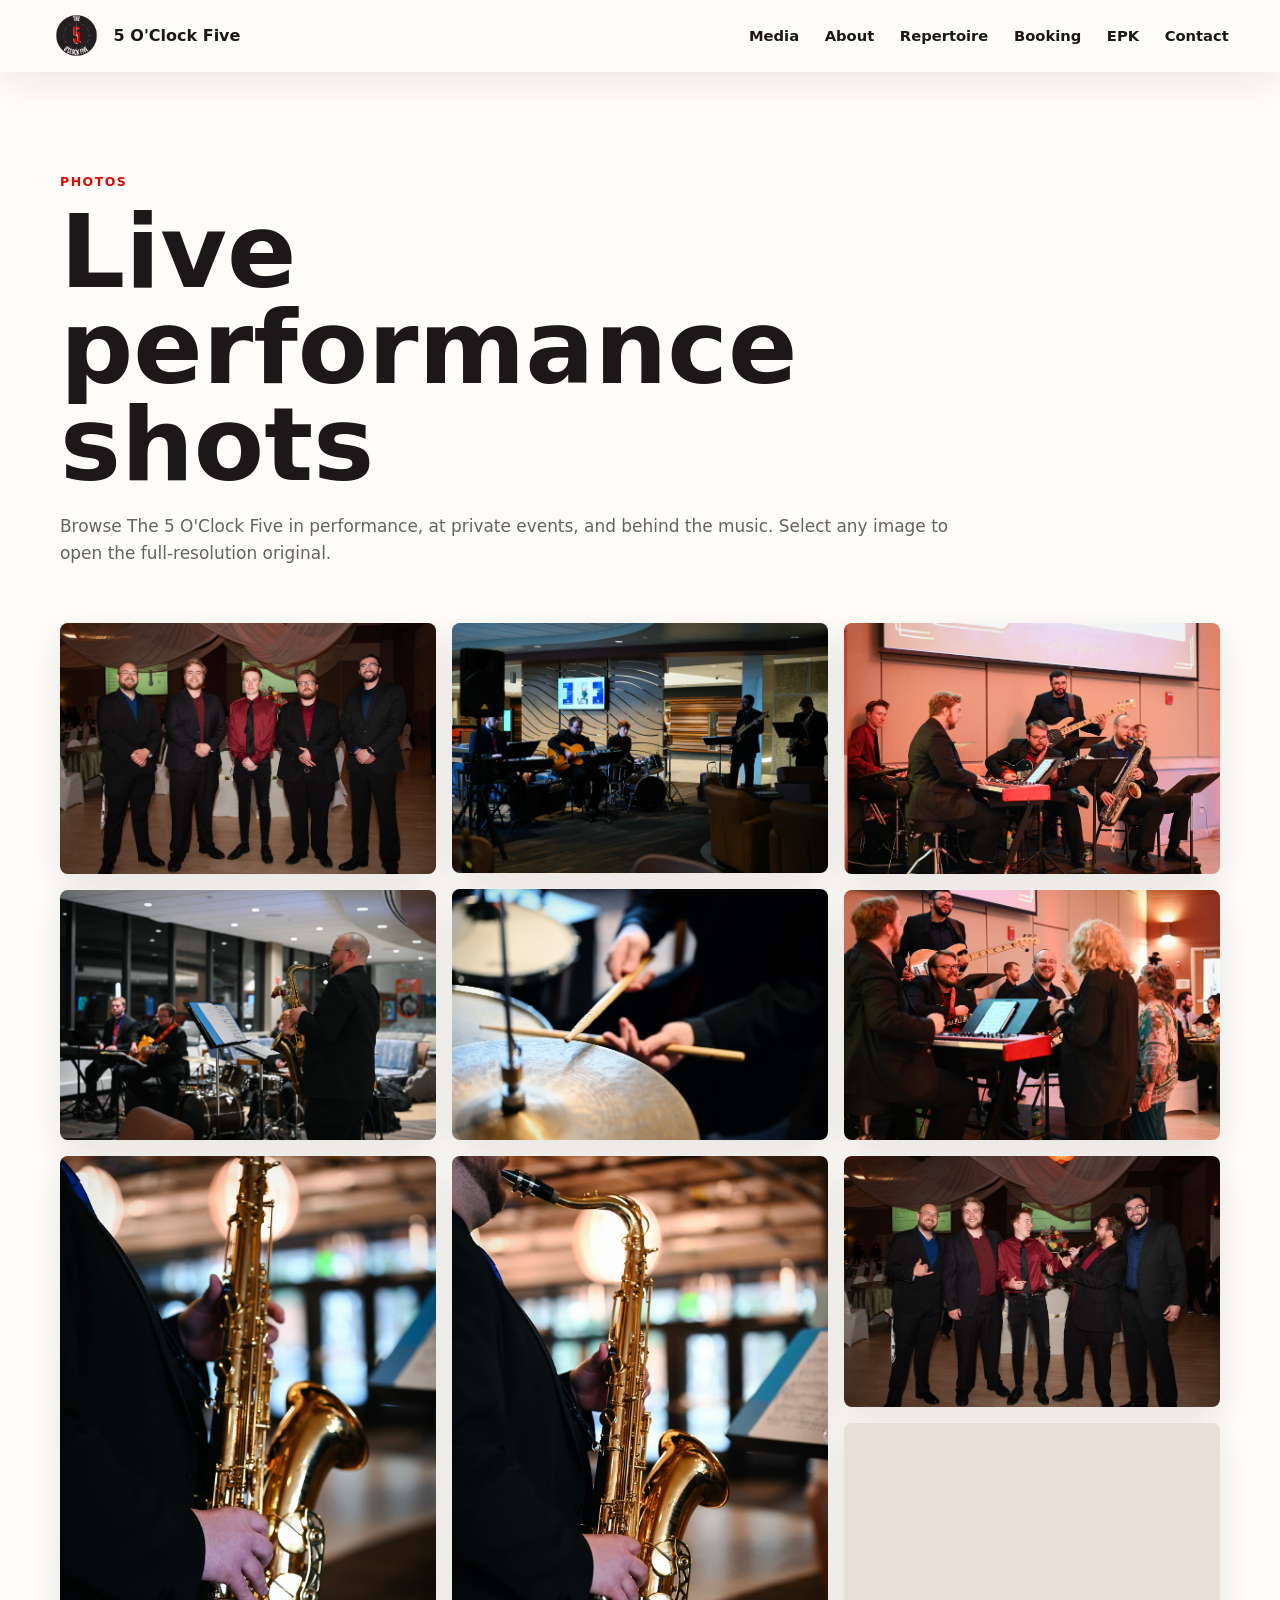
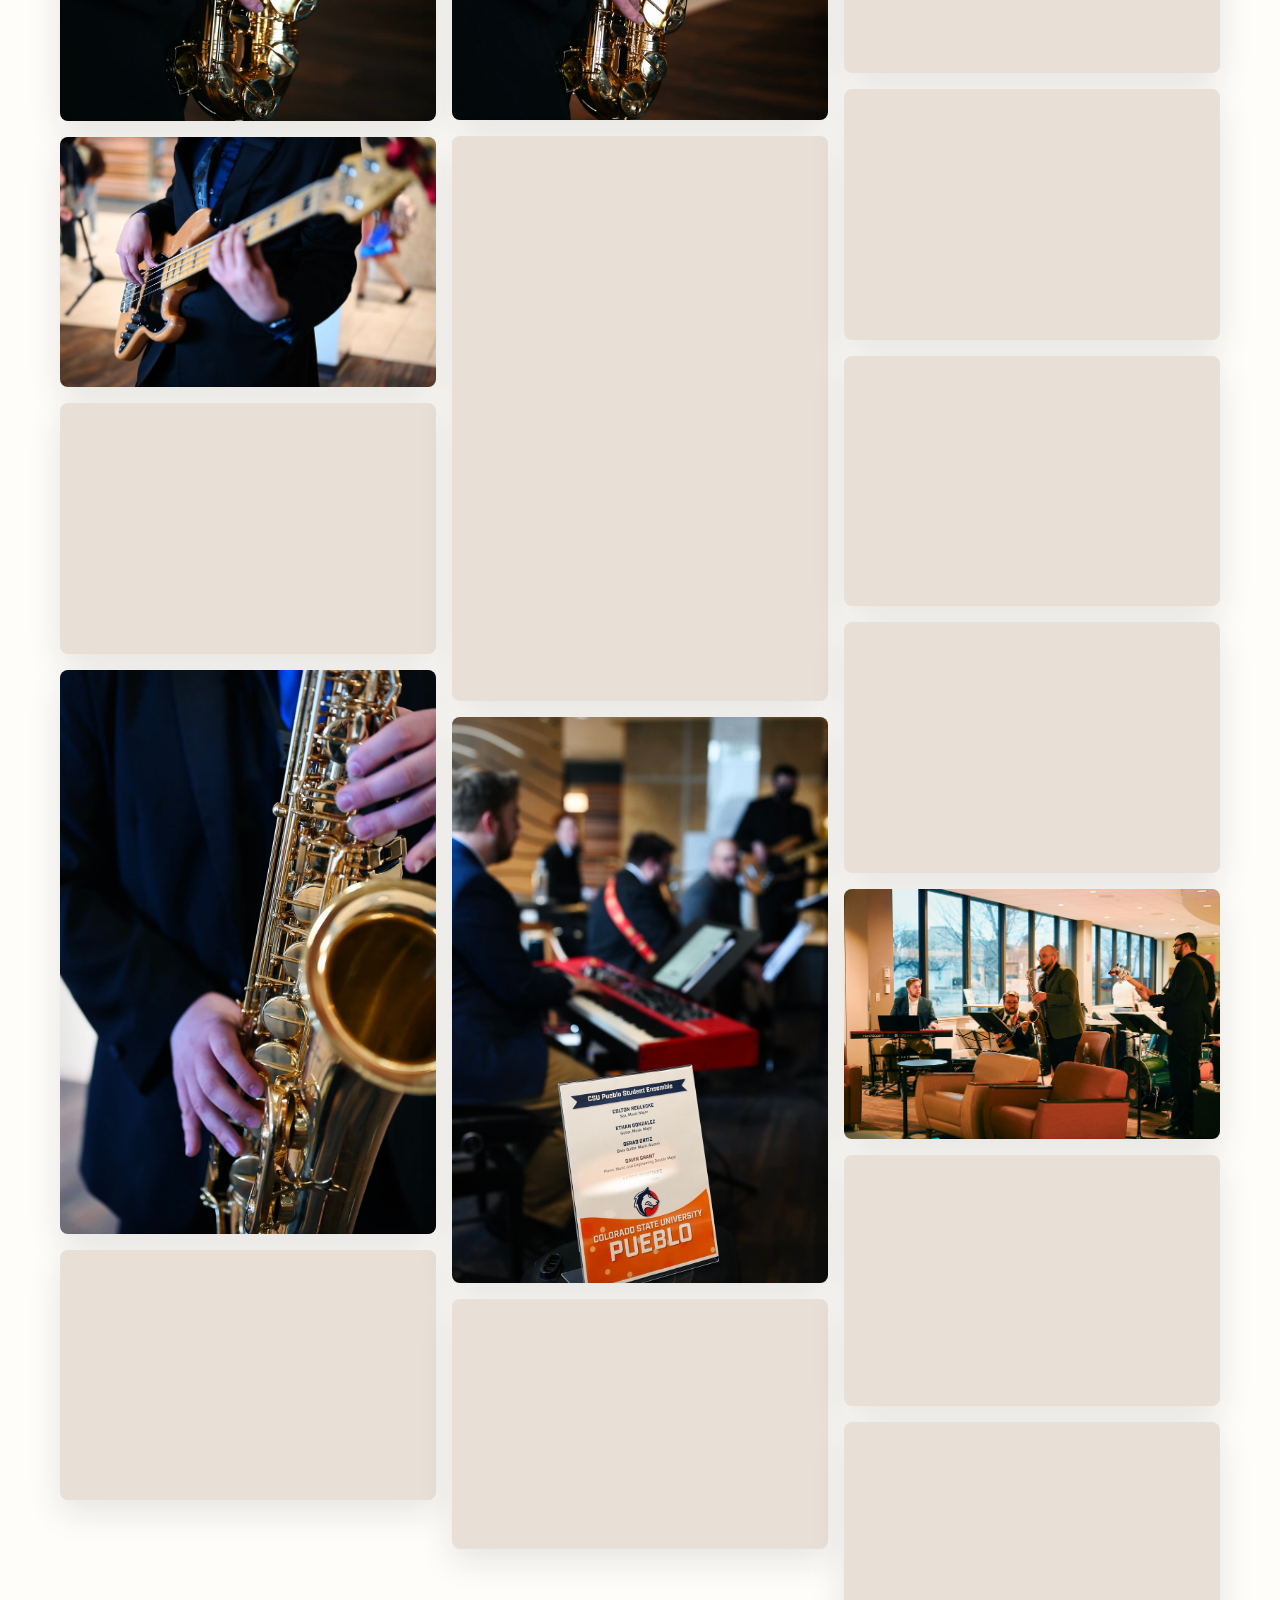
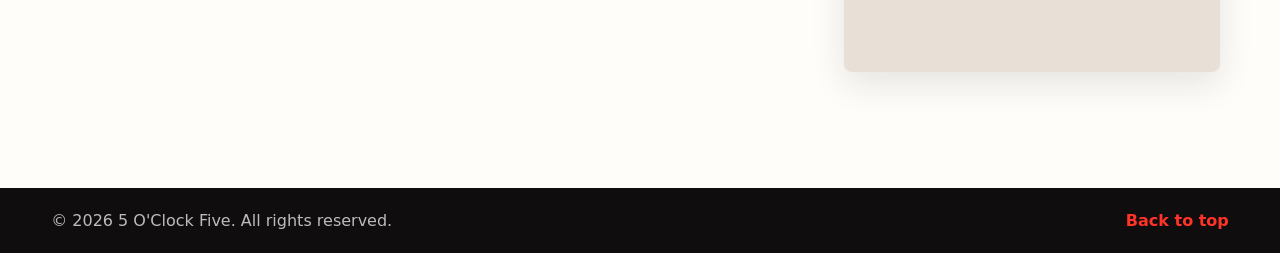
==== photos.html @ 2ec8a2db "further changes. trying to fix some issues." ====
<!DOCTYPE html>
<html lang="en">
  <head>
    <meta charset="UTF-8" />
    <meta name="viewport" content="width=device-width, initial-scale=1.0" />
    <meta
      name="description"
      content="Live performance photos of The 5 O'Clock Five, a Pueblo jazz combo serving Southern Colorado."
    />
    <title>Performance Photos | 5 O'Clock Five</title>
    <link rel="icon" type="image/png" href="content/Logo/favicon.png" />
    <link rel="stylesheet" href="style.css" />
  </head>
  <body>
    <header class="site-header site-header--solid" data-header>
      <a class="brand" href="index.html#hero" aria-label="5 O'Clock Five home">
        <img class="brand-logo" src="content/Logo/5 O'Clock Five Logo Dark.png" alt="" />
        <span>5 O'Clock Five</span>
      </a>

      <button class="nav-toggle" type="button" aria-label="Open navigation" aria-expanded="false" data-nav-toggle>
        <span></span>
        <span></span>
        <span></span>
      </button>

      <nav class="site-nav" aria-label="Primary navigation" data-nav>
        <a href="index.html#listen">Media</a>
        <a href="index.html#about">About</a>
        <a href="index.html#repertoire">Repertoire</a>
        <a href="index.html#booking">Booking</a>
        <a href="index.html#epk">EPK</a>
        <a href="index.html#contact">Contact</a>
      </nav>
    </header>

    <main>
      <section class="section photo-page-section" id="photos" aria-labelledby="photos-title">
        <div class="section-inner">
          <div class="section-heading photo-page-heading">
            <p class="eyebrow">Photos</p>
            <h1 id="photos-title">Live performance shots</h1>
            <p>
              Browse The 5 O'Clock Five in performance, at private events, and behind the music. Select any image to
              open the full-resolution original.
            </p>
          </div>

          <div class="photo-grid">
            <a class="photo-card" href="content/Performing/54535856591_a957c4e41e_o.jpg" target="_blank" rel="noreferrer">
              <img src="content/Performing/web/54535856591_a957c4e41e_o.jpg" alt="5 O'Clock Five posing together at an event" width="1600" height="1066" loading="eager" decoding="async" />
            </a>
            <a class="photo-card" href="content/Performing/53574758952_f426f7ecdb_o.jpg" target="_blank" rel="noreferrer">
              <img src="content/Performing/web/53574758952_f426f7ecdb_o.jpg" alt="Saxophone-led 5 O'Clock Five performance" width="1600" height="1066" loading="eager" decoding="async" />
            </a>
            <a class="photo-card" href="content/Performing/53574759617_7161df0e09_o.jpg" target="_blank" rel="noreferrer">
              <img src="content/Performing/web/53574759617_7161df0e09_o.jpg" alt="Close-up of a saxophone solo" width="1066" height="1600" loading="lazy" decoding="async" />
            </a>
            <a class="photo-card" href="content/Performing/53575624661_5c74083d9b_o.jpg" target="_blank" rel="noreferrer">
              <img src="content/Performing/web/53575624661_5c74083d9b_o.jpg" alt="5 O'Clock Five bassist performing" width="1600" height="1066" loading="lazy" decoding="async" />
            </a>
            <a class="photo-card" href="content/Performing/53575624701_348c6edee1_o.jpg" target="_blank" rel="noreferrer">
              <img src="content/Performing/web/53575624701_348c6edee1_o.jpg" alt="Close-up of the electric bass during a performance" width="1600" height="1066" loading="lazy" decoding="async" />
            </a>
            <a class="photo-card" href="content/Performing/53575835918_2be31fb85f_o.jpg" target="_blank" rel="noreferrer">
              <img src="content/Performing/web/53575835918_2be31fb85f_o.jpg" alt="Saxophone detail during a live set" width="1066" height="1600" loading="lazy" decoding="async" />
            </a>
            <a class="photo-card" href="content/Performing/53575951179_114c02046e_o.jpg" target="_blank" rel="noreferrer">
              <img src="content/Performing/web/53575951179_114c02046e_o.jpg" alt="5 O'Clock Five performing for a seated audience" width="1600" height="1064" loading="lazy" decoding="async" />
            </a>
            <a class="photo-card" href="content/Performing/53575951279_443654fbdf_o.jpg" target="_blank" rel="noreferrer">
              <img src="content/Performing/web/53575951279_443654fbdf_o.jpg" alt="Full band performing in an event lounge" width="1600" height="1064" loading="lazy" decoding="async" />
            </a>
            <a class="photo-card" href="content/Performing/53575951414_0804ff7fd1_o.jpg" target="_blank" rel="noreferrer">
              <img src="content/Performing/web/53575951414_0804ff7fd1_o.jpg" alt="Drummer playing during a 5 O'Clock Five set" width="1600" height="1066" loading="lazy" decoding="async" />
            </a>
            <a class="photo-card" href="content/Performing/53576067095_63b0fbc01a_o.jpg" target="_blank" rel="noreferrer">
              <img src="content/Performing/web/53576067095_63b0fbc01a_o.jpg" alt="Saxophonist performing with the band" width="1066" height="1600" loading="lazy" decoding="async" />
            </a>
            <a class="photo-card" href="content/Performing/54409294832_8b2f75031c_o.jpg" target="_blank" rel="noreferrer">
              <img src="content/Performing/web/54409294832_8b2f75031c_o.jpg" alt="Band performing beside an event program" width="1064" height="1600" loading="lazy" decoding="async" />
            </a>
            <a class="photo-card" href="content/Performing/54410167116_8e4da61912_o.jpg" target="_blank" rel="noreferrer">
              <img src="content/Performing/web/54410167116_8e4da61912_o.jpg" alt="Keyboard player and ensemble during a live event" width="1064" height="1600" loading="lazy" decoding="async" />
            </a>
            <a class="photo-card" href="content/Performing/54410346284_746d6aac4a_o.jpg" target="_blank" rel="noreferrer">
              <img src="content/Performing/web/54410346284_746d6aac4a_o.jpg" alt="5 O'Clock Five performing for event guests" width="1600" height="1066" loading="lazy" decoding="async" />
            </a>
            <a class="photo-card" href="content/Performing/54534986972_abdb69fae1_o.jpg" target="_blank" rel="noreferrer">
              <img src="content/Performing/web/54534986972_abdb69fae1_o.jpg" alt="5 O'Clock Five playing together under warm stage lighting" width="1600" height="1066" loading="lazy" decoding="async" />
            </a>
            <a class="photo-card" href="content/Performing/54536100753_01e02421b6_o.jpg" target="_blank" rel="noreferrer">
              <img src="content/Performing/web/54536100753_01e02421b6_o.jpg" alt="Band members entertaining guests at a reception" width="1600" height="1066" loading="lazy" decoding="async" />
            </a>
            <a class="photo-card" href="content/Performing/54536197010_f50c616d91_o.jpg" target="_blank" rel="noreferrer">
              <img src="content/Performing/web/54536197010_f50c616d91_o.jpg" alt="5 O'Clock Five group portrait at a reception" width="1600" height="1066" loading="lazy" decoding="async" />
            </a>
            <a class="photo-card" href="content/Performing/55179571107_7443f05a78_o.jpg" target="_blank" rel="noreferrer">
              <img src="content/Performing/web/55179571107_7443f05a78_o.jpg" alt="Band members posing with saxophone, guitar, and bass" width="1600" height="1066" loading="lazy" decoding="async" />
            </a>
            <a class="photo-card" href="content/Performing/55180863495_a6e1e23bf4_o.jpg" target="_blank" rel="noreferrer">
              <img src="content/Performing/web/55180863495_a6e1e23bf4_o.jpg" alt="Full 5 O'Clock Five ensemble performing in a bright event space" width="1600" height="1066" loading="lazy" decoding="async" />
            </a>
            <a class="photo-card" href="content/Performing/55268149696_fb38fcac0b_o.jpg" target="_blank" rel="noreferrer">
              <img src="content/Performing/web/55268149696_fb38fcac0b_o.jpg" alt="Side view of the full band performing at a reception" width="1600" height="1066" loading="lazy" decoding="async" />
            </a>
            <a class="photo-card" href="content/Performing/55268287143_649ac43a45_o.jpg" target="_blank" rel="noreferrer">
              <img src="content/Performing/web/55268287143_649ac43a45_o.jpg" alt="5 O'Clock Five performing together in a reception hall" width="1600" height="1066" loading="lazy" decoding="async" />
            </a>
            <a class="photo-card" href="content/Performing/band_photo1.jpeg" target="_blank" rel="noreferrer">
              <img src="content/Performing/web/band_photo1.jpeg" alt="5 O'Clock Five performing with sax, keys, guitar, bass, and drums" width="1600" height="1066" loading="lazy" decoding="async" />
            </a>
            <a class="photo-card" href="content/Performing/band_photo2.jpeg" target="_blank" rel="noreferrer">
              <img src="content/Performing/web/band_photo2.jpeg" alt="5 O'Clock Five playing at a formal event" width="1600" height="1066" loading="lazy" decoding="async" />
            </a>
            <a class="photo-card" href="content/Performing/band_photo3.jpeg" target="_blank" rel="noreferrer">
              <img src="content/Performing/web/band_photo3.jpeg" alt="5 O'Clock Five band portrait with instruments" width="1440" height="960" loading="lazy" decoding="async" />
            </a>
          </div>
        </div>
      </section>
    </main>

    <footer class="site-footer">
      <p>&copy; <span data-year></span> 5 O'Clock Five. All rights reserved.</p>
      <a href="#photos">Back to top</a>
    </footer>

    <script src="script.js"></script>
  </body>
</html>
---- style.css ----
:root {
  --ink: #1c1718;
  --muted: #6a605d;
  --paper: #f7f2ec;
  --white: #fffdfa;
  --line: rgba(28, 23, 24, 0.13);
  --red: #e10600;
  --red-bright: #ff3328;
  --red-dark: #970803;
  --clock-dark: #231f20;
  --stage-black: #100d0e;
  --shadow: 0 20px 60px rgba(28, 23, 24, 0.16);
  --radius: 8px;
  --header-height: 72px;
  font-family: Inter, ui-sans-serif, system-ui, -apple-system, BlinkMacSystemFont, "Segoe UI", sans-serif;
}

* {
  box-sizing: border-box;
}

html {
  scroll-behavior: smooth;
  scroll-padding-top: var(--header-height);
}

body {
  margin: 0;
  color: var(--ink);
  background: var(--paper);
  font-size: 16px;
  line-height: 1.6;
}

body.nav-open {
  overflow: hidden;
}

img {
  display: block;
  max-width: 100%;
}

a {
  color: inherit;
  text-decoration: none;
}

button,
input,
select,
textarea {
  font: inherit;
}

.site-header {
  position: fixed;
  inset: 0 0 auto;
  z-index: 30;
  display: flex;
  align-items: center;
  justify-content: space-between;
  min-height: var(--header-height);
  padding: 0 clamp(1rem, 4vw, 3.5rem);
  color: var(--white);
  background: rgba(16, 13, 14, 0.44);
  border-bottom: 1px solid rgba(255, 255, 255, 0.14);
  backdrop-filter: blur(18px);
  transition: background 180ms ease, color 180ms ease, box-shadow 180ms ease;
}

.site-header.is-scrolled {
  color: var(--ink);
  background: rgba(255, 253, 250, 0.95);
  box-shadow: 0 12px 35px rgba(28, 23, 24, 0.08);
}

.site-header--solid {
  color: var(--ink);
  background: rgba(255, 253, 250, 0.96);
  box-shadow: 0 12px 35px rgba(28, 23, 24, 0.08);
}

.brand {
  display: inline-flex;
  align-items: center;
  gap: 0.75rem;
  font-weight: 800;
  letter-spacing: 0;
  white-space: nowrap;
}

.brand-logo {
  width: 3.15rem;
  height: 3.15rem;
  object-fit: contain;
  flex: 0 0 auto;
}

.site-nav {
  display: flex;
  align-items: center;
  gap: clamp(1rem, 2vw, 1.8rem);
  font-size: 0.92rem;
  font-weight: 700;
}

.site-nav a {
  position: relative;
  padding: 0.35rem 0;
}

.site-nav a::after {
  position: absolute;
  right: 0;
  bottom: 0;
  left: 0;
  height: 2px;
  content: "";
  background: currentColor;
  transform: scaleX(0);
  transform-origin: left;
  transition: transform 180ms ease;
}

.site-nav a:hover::after,
.site-nav a:focus-visible::after,
.site-nav a.is-active::after {
  transform: scaleX(1);
}

.nav-toggle {
  display: none;
  width: 44px;
  height: 44px;
  padding: 0;
  color: currentColor;
  background: transparent;
  border: 0;
  cursor: pointer;
}

.nav-toggle span {
  display: block;
  width: 24px;
  height: 2px;
  margin: 5px auto;
  background: currentColor;
  transition: transform 180ms ease, opacity 180ms ease;
}

.nav-toggle.is-open span:nth-child(1) {
  transform: translateY(7px) rotate(45deg);
}

.nav-toggle.is-open span:nth-child(2) {
  opacity: 0;
}

.nav-toggle.is-open span:nth-child(3) {
  transform: translateY(-7px) rotate(-45deg);
}

.hero {
  position: relative;
  display: grid;
  min-height: 88svh;
  overflow: hidden;
  color: var(--white);
  isolation: isolate;
}

.hero-image,
.hero-overlay {
  position: absolute;
  inset: 0;
  width: 100%;
  height: 100%;
}

.hero-image {
  object-fit: cover;
  object-position: center;
}

.hero-overlay {
  z-index: 1;
  background:
    linear-gradient(90deg, rgba(16, 13, 14, 0.92), rgba(16, 13, 14, 0.66) 42%, rgba(16, 13, 14, 0.18)),
    linear-gradient(0deg, rgba(92, 5, 2, 0.52), rgba(16, 13, 14, 0.04) 52%);
}

.hero-content {
  position: relative;
  z-index: 2;
  align-self: end;
  width: min(840px, 100%);
  padding: calc(var(--header-height) + 5rem) clamp(1rem, 6vw, 4rem) clamp(3rem, 9vw, 6.5rem);
}

.eyebrow {
  margin: 0 0 0.85rem;
  color: var(--red);
  font-size: 0.78rem;
  font-weight: 900;
  letter-spacing: 0.12em;
  line-height: 1.3;
  text-transform: uppercase;
}

.hero .eyebrow {
  color: var(--red-bright);
}

h1,
h2,
h3,
p {
  margin-top: 0;
}

h1 {
  max-width: 12ch;
  margin-bottom: 1rem;
  font-size: clamp(4rem, 14vw, 9.5rem);
  line-height: 0.88;
  letter-spacing: 0;
}

.hero-title-the,
.hero-title-line {
  display: block;
}

.hero-title-the {
  margin-bottom: 0.18em;
  font-size: 0.28em;
  line-height: 1;
}

.hero-title-nowrap {
  white-space: nowrap;
}

h2 {
  margin-bottom: 1rem;
  font-size: clamp(2.2rem, 5vw, 4.5rem);
  line-height: 0.98;
  letter-spacing: 0;
}

h3 {
  margin-bottom: 0.65rem;
  font-size: 1.15rem;
  line-height: 1.2;
}

.hero-copy {
  max-width: 620px;
  margin-bottom: 1.65rem;
  color: rgba(255, 255, 255, 0.88);
  font-size: clamp(1.1rem, 2.3vw, 1.45rem);
}

.hero-actions,
.epk-actions {
  display: flex;
  flex-wrap: wrap;
  gap: 0.8rem;
}

.button {
  display: inline-flex;
  align-items: center;
  justify-content: center;
  min-height: 48px;
  padding: 0.8rem 1.15rem;
  border: 2px solid transparent;
  border-radius: var(--radius);
  font-weight: 900;
  line-height: 1.15;
  text-align: center;
  cursor: pointer;
  transition: transform 180ms ease, box-shadow 180ms ease, background 180ms ease;
}

.button:hover,
.button:focus-visible {
  transform: translateY(-2px);
}

.button-primary {
  color: var(--white);
  background: var(--red);
  box-shadow: 0 16px 30px rgba(225, 6, 0, 0.28);
}

.button-secondary {
  color: var(--white);
  background: rgba(255, 255, 255, 0.14);
  border-color: rgba(255, 255, 255, 0.36);
}

.button-outline {
  color: var(--clock-dark);
  background: transparent;
  border-color: rgba(35, 31, 32, 0.26);
}

.section {
  padding: clamp(4.5rem, 9vw, 8rem) clamp(1rem, 4vw, 3.5rem);
  background: var(--paper);
}

.section-light {
  background: var(--white);
}

.media-section {
  padding-block: clamp(3rem, 6vw, 5rem);
}

.media-section .section-heading {
  margin-bottom: clamp(1.5rem, 3vw, 2.25rem);
}

.section-accent {
  color: var(--white);
  background: var(--clock-dark);
}

.section-accent .eyebrow {
  color: var(--red-bright);
}

.section-inner {
  width: min(1160px, 100%);
  margin: 0 auto;
}

.section-heading {
  max-width: 760px;
  margin-bottom: clamp(2rem, 5vw, 3.5rem);
}

.section-heading p:not(.eyebrow),
.copy-stack,
.booking-copy p,
.contact-layout p {
  color: var(--muted);
  font-size: 1.06rem;
}

.section-accent .section-heading p:not(.eyebrow),
.section-accent .info-card p {
  color: rgba(255, 255, 255, 0.76);
}

.media-grid {
  display: grid;
  grid-template-columns: minmax(0, 1.55fr) minmax(280px, 0.65fr);
  gap: 1.25rem;
  align-items: stretch;
}

.media-feature {
  margin: 0;
}

.media-photo-link {
  position: relative;
  display: block;
  min-height: 100%;
  overflow: hidden;
  border-radius: var(--radius);
  box-shadow: var(--shadow);
}

.media-photo-link img {
  width: 100%;
  height: 100%;
  min-height: 320px;
  max-height: 320px;
  object-fit: cover;
  transition: transform 260ms ease;
}

.media-photo-link:hover img,
.media-photo-link:focus-visible img {
  transform: scale(1.025);
}

.media-badge {
  position: absolute;
  right: 1rem;
  bottom: 1rem;
  padding: 0.55rem 0.75rem;
  color: var(--white);
  background: var(--red);
  border-radius: var(--radius);
  font-size: 0.78rem;
  font-weight: 900;
  letter-spacing: 0.08em;
  text-transform: uppercase;
  box-shadow: 0 14px 30px rgba(0, 0, 0, 0.28);
}

.listen-links {
  display: grid;
  gap: 1rem;
}

.listen-links a,
.info-card,
.song-list,
.set-options,
.booking-form,
.contact-card {
  border: 1px solid var(--line);
  border-radius: var(--radius);
  background: var(--white);
}

.listen-links a {
  display: grid;
  align-content: center;
  min-height: 96px;
  padding: 1rem 1.25rem;
  transition: border-color 180ms ease, transform 180ms ease;
}

.listen-links a:hover,
.listen-links a:focus-visible {
  border-color: rgba(225, 6, 0, 0.45);
  transform: translateY(-2px);
}

.listen-links span {
  color: var(--red);
  font-size: 0.8rem;
  font-weight: 900;
  text-transform: uppercase;
}

.listen-links strong {
  font-size: 1.4rem;
  line-height: 1.1;
}

.split-layout,
.booking-layout,
.contact-layout,
.epk-layout {
  display: grid;
  grid-template-columns: minmax(0, 0.85fr) minmax(0, 1.15fr);
  gap: clamp(2rem, 7vw, 5rem);
  align-items: start;
}

.copy-stack {
  display: grid;
  gap: 1rem;
}

.copy-stack p {
  margin-bottom: 0;
}

.copy-stack strong {
  color: var(--ink);
}

.card-grid {
  display: grid;
  grid-template-columns: repeat(4, minmax(0, 1fr));
  gap: 1rem;
}

.info-card {
  min-height: 220px;
  padding: 1.35rem;
  color: var(--white);
  background: rgba(255, 255, 255, 0.075);
  border-color: rgba(255, 255, 255, 0.16);
}

.repertoire-layout {
  display: grid;
  grid-template-columns: minmax(0, 1fr) minmax(280px, 0.45fr);
  gap: 1.25rem;
}

.song-list,
.set-options {
  padding: clamp(1.25rem, 3vw, 2rem);
}

.song-list ul,
.booking-notes {
  display: grid;
  gap: 0.7rem;
  padding: 0;
  margin: 0;
  list-style: none;
}

.song-list li,
.booking-notes li {
  position: relative;
  padding-left: 1.6rem;
}

.song-list li::before,
.booking-notes li::before {
  position: absolute;
  top: 0.65em;
  left: 0;
  width: 0.55rem;
  height: 0.55rem;
  content: "";
  background: var(--red);
  border-radius: 50%;
}

.set-options {
  display: grid;
  gap: 1rem;
}

.stat-row {
  display: grid;
  grid-template-columns: 90px 1fr;
  gap: 1rem;
  align-items: center;
  padding-bottom: 1rem;
  border-bottom: 1px solid var(--line);
}

.stat-row:last-child {
  padding-bottom: 0;
  border-bottom: 0;
}

.stat-row span {
  color: var(--red);
  font-size: 1.45rem;
  font-weight: 900;
}

.stat-row p {
  margin-bottom: 0;
  color: var(--muted);
}

.booking-section {
  color: var(--white);
  background:
    linear-gradient(90deg, rgba(16, 13, 14, 0.9), rgba(72, 5, 3, 0.78)),
    linear-gradient(rgba(16, 13, 14, 0.7), rgba(16, 13, 14, 0.7)),
    url("content/Performing/band_photo2.jpeg") center/cover;
}

.booking-section .eyebrow,
.contact-section .eyebrow {
  color: var(--red-bright);
}

.booking-copy p,
.booking-notes {
  color: rgba(255, 255, 255, 0.78);
}

.booking-notes {
  margin-top: 1.5rem;
}

.booking-notes li::before {
  background: var(--red-bright);
}

.booking-form {
  display: grid;
  grid-template-columns: repeat(2, minmax(0, 1fr));
  gap: 1rem;
  padding: clamp(1.25rem, 3vw, 2rem);
  color: var(--ink);
  box-shadow: var(--shadow);
}

.booking-form label {
  display: grid;
  gap: 0.45rem;
  color: var(--ink);
  font-size: 0.9rem;
  font-weight: 900;
}

.booking-form input,
.booking-form select,
.booking-form textarea {
  width: 100%;
  padding: 0.8rem 0.85rem;
  color: var(--ink);
  background: #fbf7f1;
  border: 1px solid rgba(28, 23, 24, 0.16);
  border-radius: var(--radius);
  outline: none;
  transition: border-color 180ms ease, box-shadow 180ms ease;
}

.booking-form input:focus,
.booking-form select:focus,
.booking-form textarea:focus {
  border-color: var(--red);
  box-shadow: 0 0 0 4px rgba(225, 6, 0, 0.14);
}

.booking-form textarea {
  resize: vertical;
}

.full-field {
  grid-column: 1 / -1;
}

.form-status {
  min-height: 1.4rem;
  margin: 0;
  color: var(--red-dark);
  font-weight: 800;
}

.epk-layout {
  align-items: center;
}

.epk-actions {
  justify-content: flex-start;
}

.epk-brand-kit {
  display: grid;
  gap: 1.2rem;
  justify-items: start;
}

.epk-brand-kit img {
  width: min(220px, 52vw);
  height: auto;
  filter: drop-shadow(0 18px 24px rgba(28, 23, 24, 0.12));
}

.photo-grid {
  column-count: 3;
  column-gap: 1rem;
}

.photo-page-section {
  padding-top: calc(var(--header-height) + clamp(3.5rem, 8vw, 7rem));
  background: var(--white);
}

.photo-page-heading {
  max-width: 900px;
}

.photo-page-heading h1 {
  max-width: 13ch;
  margin-bottom: 1.25rem;
  font-size: clamp(3.25rem, 8vw, 6.75rem);
  line-height: 0.94;
}

.photo-card {
  position: relative;
  display: block;
  margin-bottom: 1rem;
  overflow: hidden;
  break-inside: avoid;
  background: #e8e0d7;
  border-radius: var(--radius);
  box-shadow: 0 12px 34px rgba(28, 23, 24, 0.11);
}

.photo-card::after {
  position: absolute;
  right: 0.8rem;
  bottom: 0.8rem;
  padding: 0.45rem 0.65rem;
  color: var(--white);
  content: "View full size";
  background: rgba(16, 13, 14, 0.82);
  border-radius: calc(var(--radius) - 2px);
  font-size: 0.72rem;
  font-weight: 900;
  letter-spacing: 0.05em;
  opacity: 0;
  transform: translateY(6px);
  transition: opacity 180ms ease, transform 180ms ease;
}

.photo-card img {
  width: 100%;
  height: auto;
  transition: transform 260ms ease;
}

.photo-card:hover img,
.photo-card:focus-visible img {
  transform: scale(1.018);
}

.photo-card:hover::after,
.photo-card:focus-visible::after {
  opacity: 1;
  transform: translateY(0);
}

.photo-card:focus-visible {
  outline: 3px solid var(--red);
  outline-offset: 3px;
}

.contact-section {
  color: var(--white);
  background: linear-gradient(135deg, var(--stage-black), var(--clock-dark) 70%, #4d0503);
}

.contact-layout p {
  color: rgba(255, 255, 255, 0.72);
}

.contact-card {
  display: grid;
  gap: 0.85rem;
  padding: clamp(1.25rem, 3vw, 2rem);
  font-style: normal;
  background: rgba(255, 255, 255, 0.075);
  border-color: rgba(255, 255, 255, 0.16);
}

.contact-card a {
  display: flex;
  align-items: center;
  min-height: 44px;
  color: var(--white);
  border-bottom: 1px solid rgba(255, 255, 255, 0.18);
}

.contact-card a:last-child {
  border-bottom: 0;
}

.site-footer {
  display: flex;
  flex-wrap: wrap;
  gap: 1rem;
  align-items: center;
  justify-content: space-between;
  padding: 1.25rem clamp(1rem, 4vw, 3.5rem);
  color: rgba(255, 255, 255, 0.72);
  background: var(--stage-black);
}

.site-footer p {
  margin: 0;
}

.site-footer a {
  color: var(--red-bright);
  font-weight: 800;
}

.sr-only {
  position: absolute;
  width: 1px;
  height: 1px;
  padding: 0;
  margin: -1px;
  overflow: hidden;
  clip: rect(0, 0, 0, 0);
  white-space: nowrap;
  border: 0;
}

@media (max-width: 980px) {
  .site-nav {
    gap: 0.9rem;
    font-size: 0.86rem;
  }

  .media-grid,
  .split-layout,
  .booking-layout,
  .contact-layout,
  .epk-layout,
  .repertoire-layout {
    grid-template-columns: 1fr;
  }

  .card-grid {
    grid-template-columns: repeat(2, minmax(0, 1fr));
  }

  .photo-grid {
    column-count: 2;
  }
}

@media (max-width: 760px) {
  :root {
    --header-height: 64px;
  }

  .site-header {
    padding-inline: 1rem;
    backdrop-filter: none;
  }

  .nav-toggle {
    position: relative;
    z-index: 41;
    display: block;
  }

  .site-nav {
    position: fixed;
    inset: 0;
    z-index: 40;
    display: grid;
    align-content: center;
    justify-items: start;
    gap: 1.35rem;
    padding: 6rem 1.5rem 2rem;
    color: var(--white);
    font-size: clamp(1.8rem, 9vw, 3.6rem);
    line-height: 1;
    background: rgba(23, 23, 23, 0.96);
    transform: translateX(100%);
    transition: transform 220ms ease;
  }

  .site-nav.is-open {
    transform: translateX(0);
  }

  .site-header.is-scrolled .site-nav {
    color: var(--white);
  }

  .hero {
    min-height: 86svh;
  }

  .hero-content {
    padding: calc(var(--header-height) + 4rem) 1rem 3rem;
  }

  .hero-overlay {
    background:
      linear-gradient(0deg, rgba(10, 12, 12, 0.88), rgba(10, 12, 12, 0.34)),
      linear-gradient(90deg, rgba(10, 12, 12, 0.78), rgba(10, 12, 12, 0.16));
  }

  .section {
    padding-inline: 1rem;
  }

  .media-photo-link img {
    min-height: 260px;
  }

  .booking-form {
    grid-template-columns: 1fr;
  }

  .button {
    width: 100%;
  }
}

@media (max-width: 520px) {
  .brand {
    gap: 0.55rem;
    font-size: 0.95rem;
  }

  .brand-logo {
    width: 2.5rem;
    height: 2.5rem;
  }

  h1 {
    font-size: clamp(3.5rem, 20vw, 5.5rem);
  }

  h2 {
    font-size: clamp(2rem, 13vw, 3rem);
  }

  .card-grid {
    grid-template-columns: 1fr;
  }

  .photo-grid {
    column-count: 1;
  }

  .info-card {
    min-height: auto;
  }

  .stat-row {
    grid-template-columns: 1fr;
    gap: 0.2rem;
  }

  .site-footer {
    display: grid;
  }
}
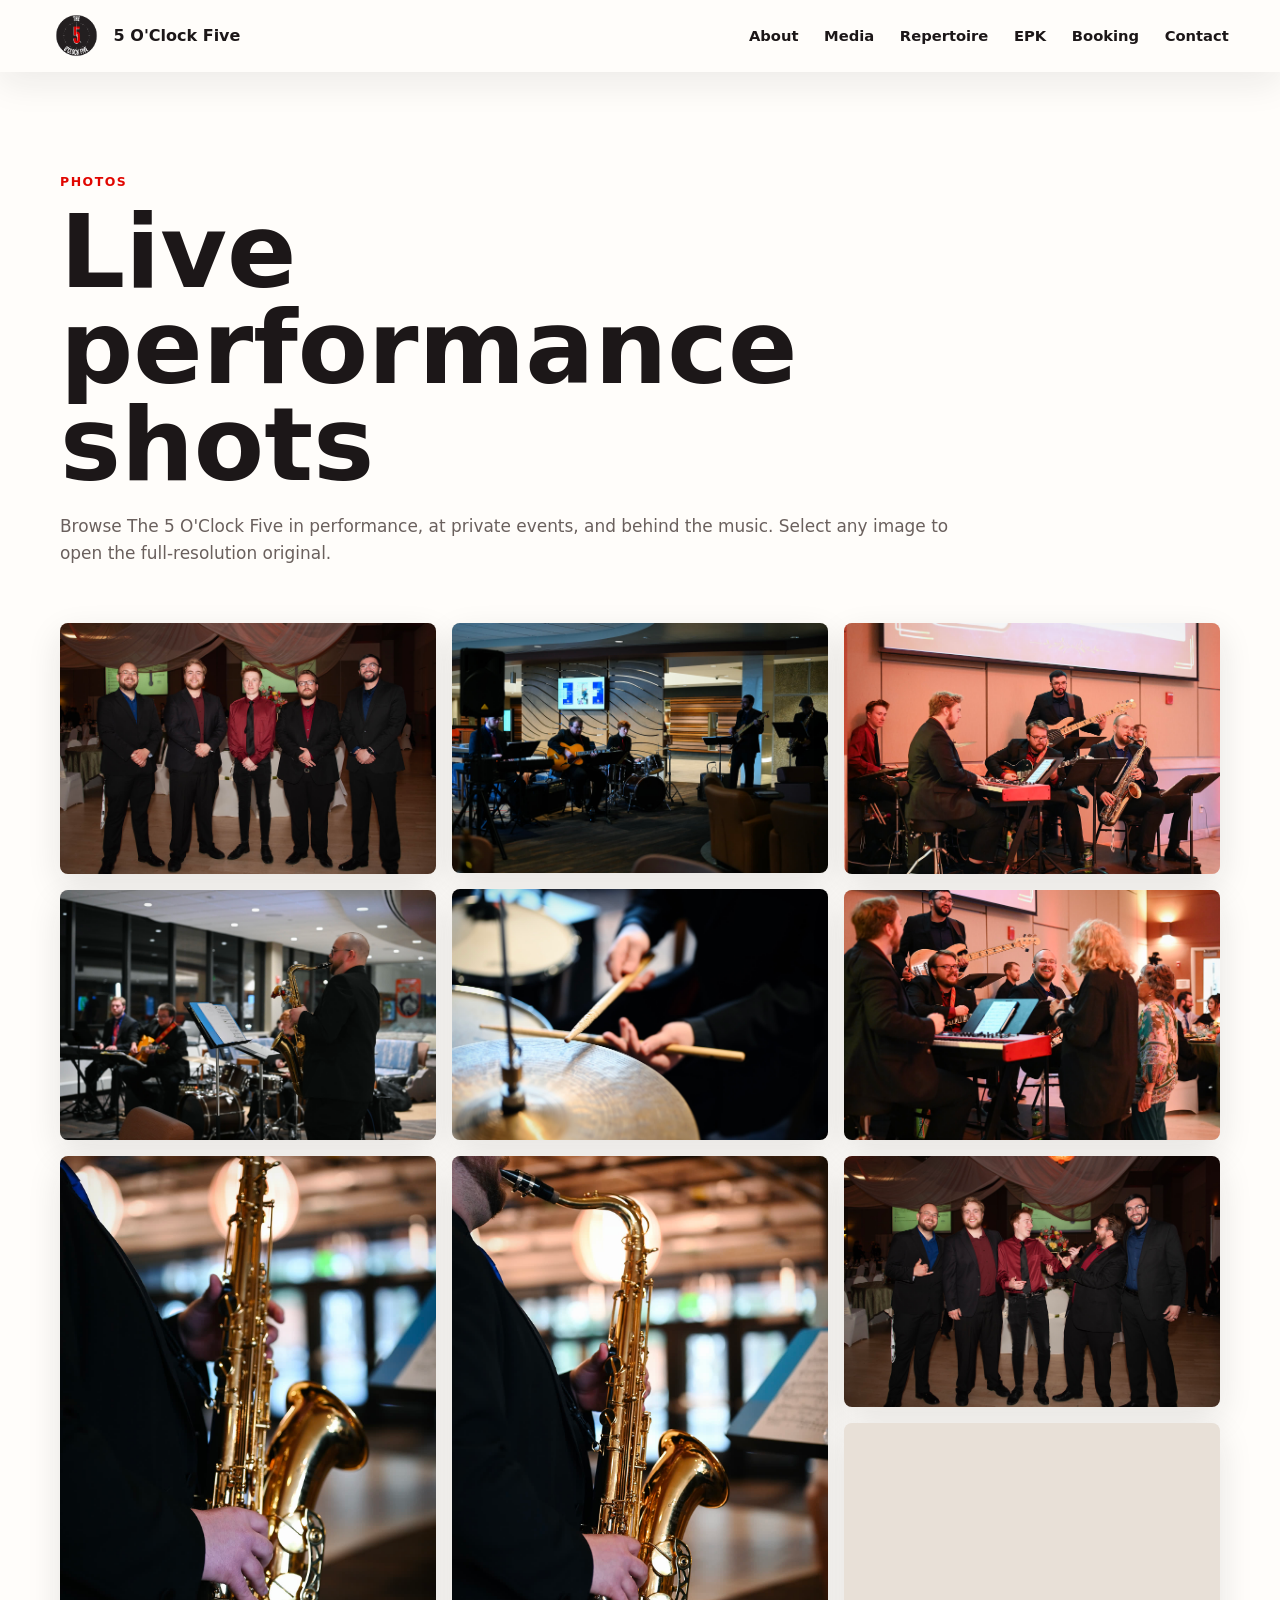
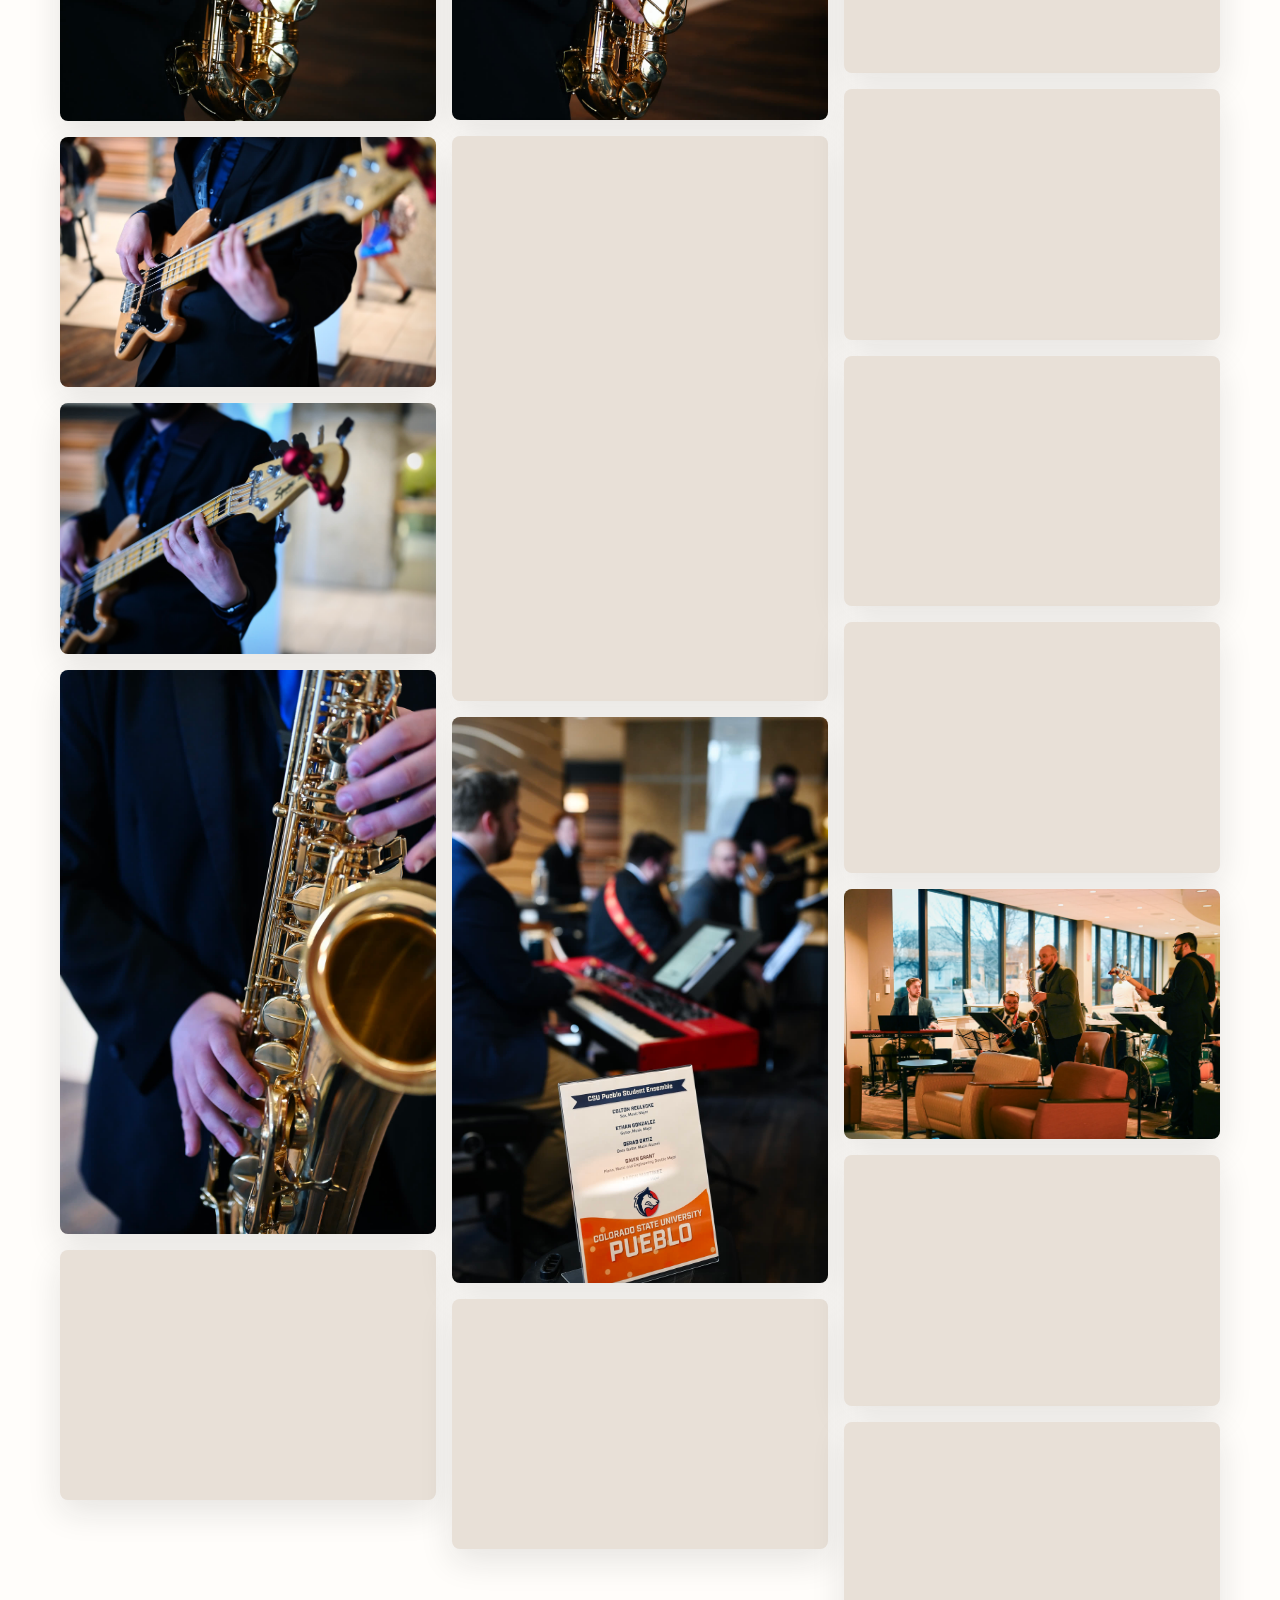
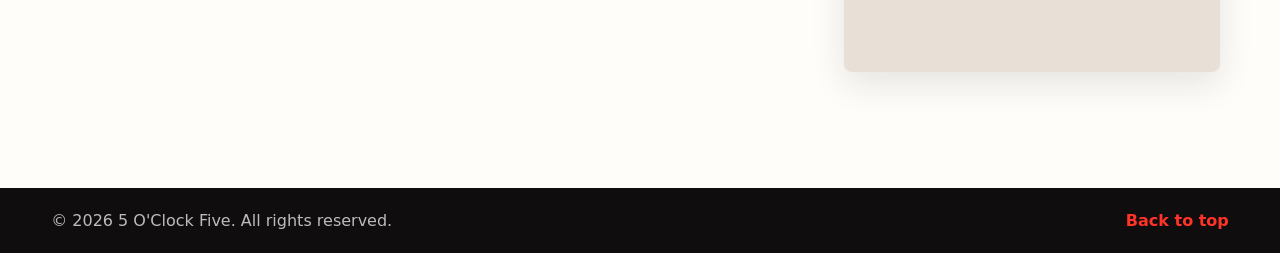
==== commit d384753e: "more changes. Added back photos preview" ====
--- a/photos.html
+++ b/photos.html
@@ -25,11 +25,11 @@
       </button>
 
       <nav class="site-nav" aria-label="Primary navigation" data-nav>
+        <a href="index.html#about">About</a>
         <a href="index.html#listen">Media</a>
-        <a href="index.html#about">About</a>
         <a href="index.html#repertoire">Repertoire</a>
+        <a href="index.html#epk">EPK</a>
         <a href="index.html#booking">Booking</a>
-        <a href="index.html#epk">EPK</a>
         <a href="index.html#contact">Contact</a>
       </nav>
     </header>
--- a/style.css
+++ b/style.css
@@ -470,6 +470,43 @@
   color: var(--ink);
 }
 
+.photo-preview-grid {
+  display: grid;
+  grid-template-columns: repeat(4, minmax(0, 1fr));
+  gap: 1rem;
+}
+
+.photo-preview-card {
+  display: block;
+  overflow: hidden;
+  aspect-ratio: 4 / 3;
+  background: #e8e0d7;
+  border-radius: var(--radius);
+  box-shadow: 0 12px 34px rgba(28, 23, 24, 0.11);
+}
+
+.photo-preview-card img {
+  width: 100%;
+  height: 100%;
+  object-fit: cover;
+  transition: transform 260ms ease;
+}
+
+.photo-preview-card:hover img,
+.photo-preview-card:focus-visible img {
+  transform: scale(1.025);
+}
+
+.photo-preview-card:focus-visible {
+  outline: 3px solid var(--red);
+  outline-offset: 3px;
+}
+
+.photo-preview-actions {
+  display: flex;
+  margin-top: 1.25rem;
+}
+
 .card-grid {
   display: grid;
   grid-template-columns: repeat(4, minmax(0, 1fr));
@@ -799,6 +836,10 @@
   }
 
   .card-grid {
+    grid-template-columns: repeat(2, minmax(0, 1fr));
+  }
+
+  .photo-preview-grid {
     grid-template-columns: repeat(2, minmax(0, 1fr));
   }
 
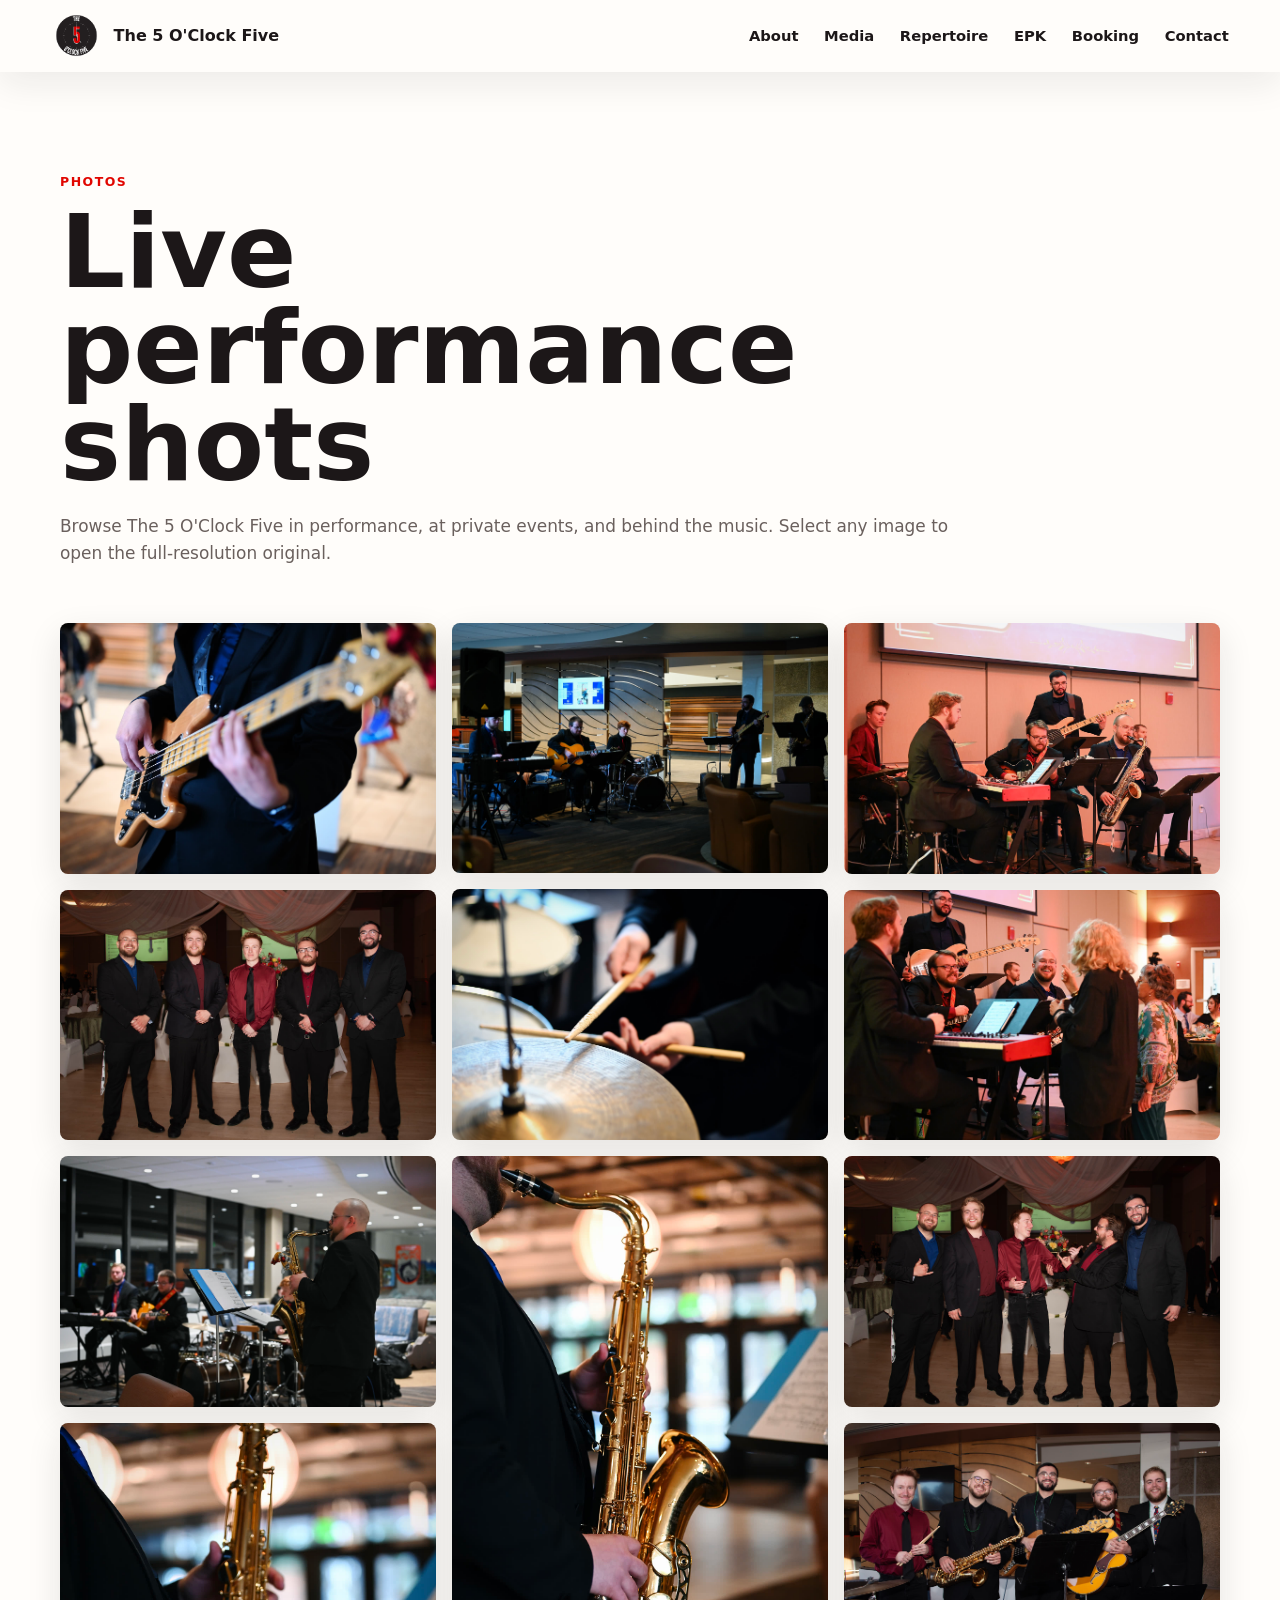
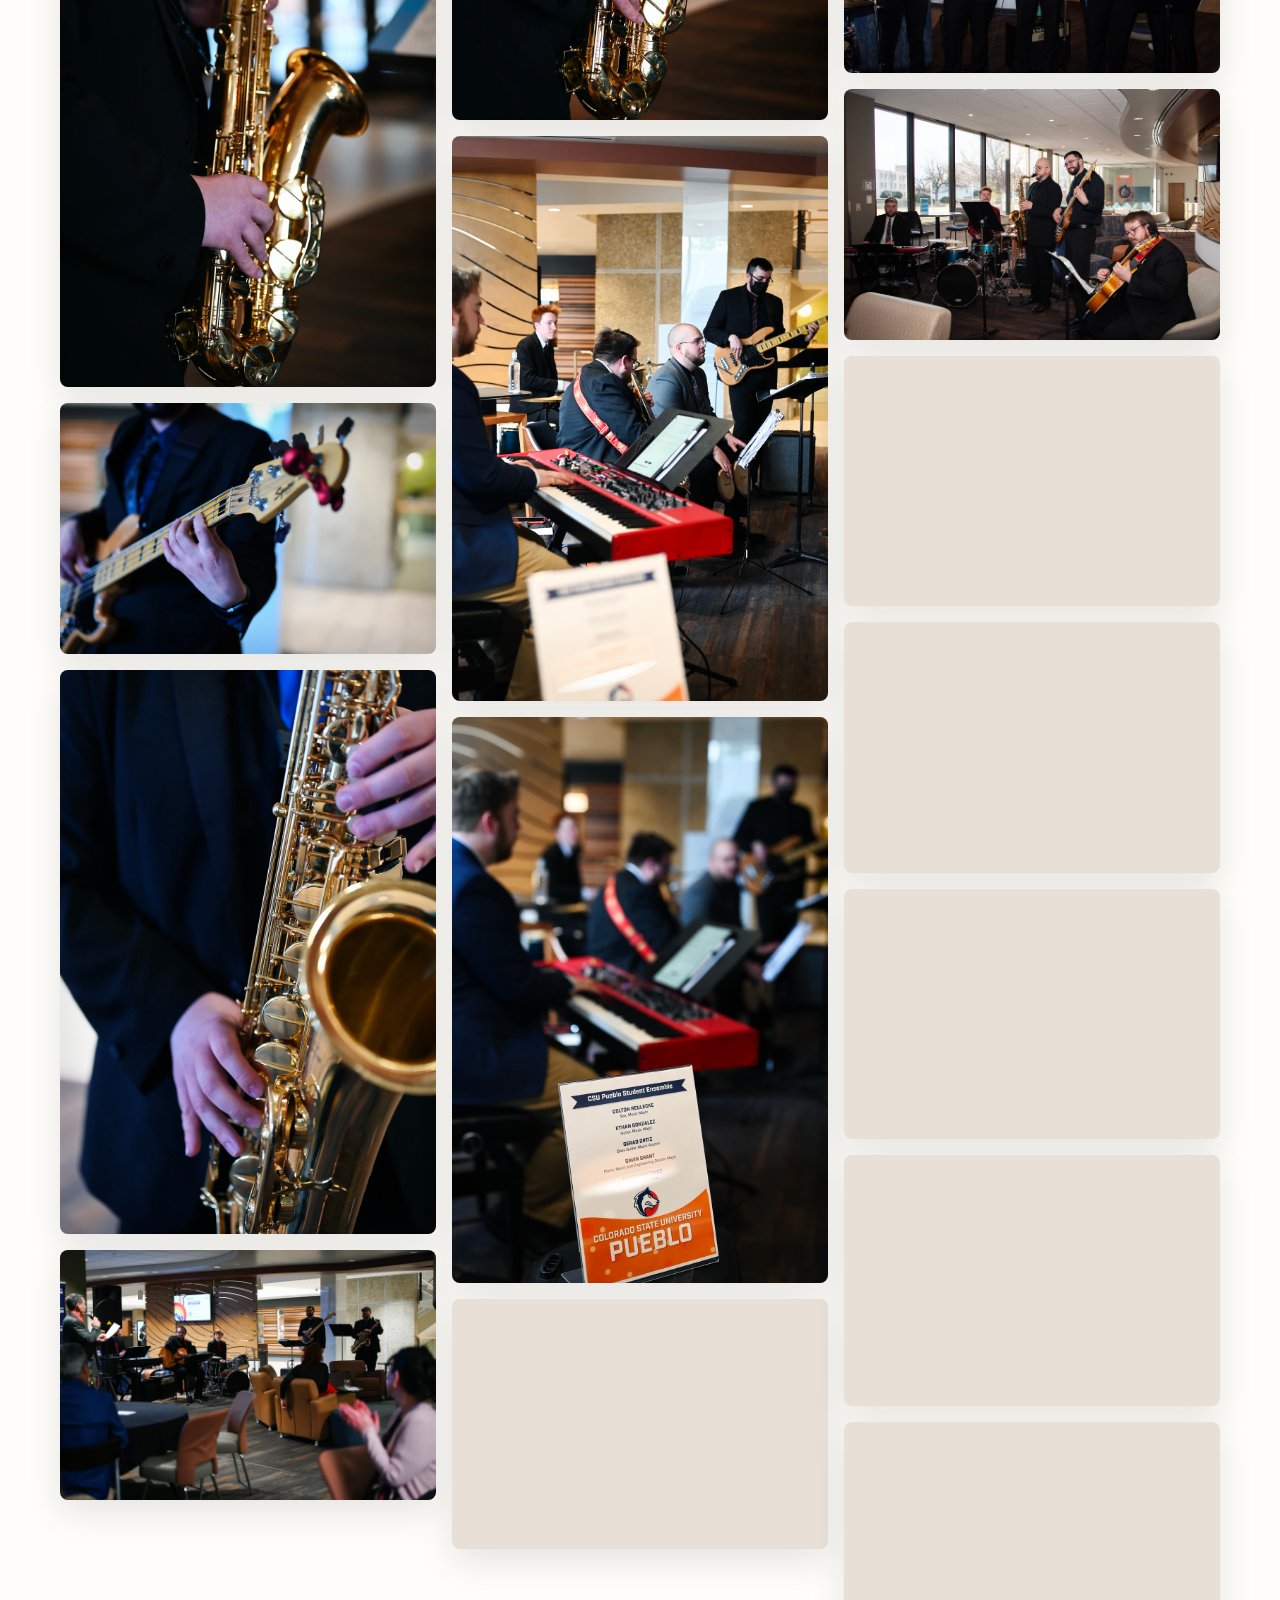
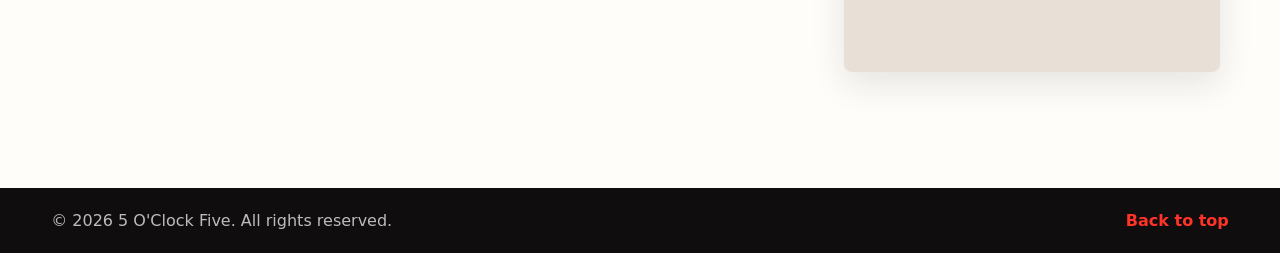
==== commit 4d362be2: "more changes. polishes. nothing crazy" ====
--- a/photos.html
+++ b/photos.html
@@ -7,15 +7,15 @@
       name="description"
       content="Live performance photos of The 5 O'Clock Five, a Pueblo jazz combo serving Southern Colorado."
     />
-    <title>Performance Photos | 5 O'Clock Five</title>
+    <title>Performance Photos | The 5 O'Clock Five</title>
     <link rel="icon" type="image/png" href="content/Logo/favicon.png" />
     <link rel="stylesheet" href="style.css" />
   </head>
   <body>
     <header class="site-header site-header--solid" data-header>
-      <a class="brand" href="index.html#hero" aria-label="5 O'Clock Five home">
+      <a class="brand" href="index.html#hero" aria-label="The 5 O'Clock Five home">
         <img class="brand-logo" src="content/Logo/5 O'Clock Five Logo Dark.png" alt="" />
-        <span>5 O'Clock Five</span>
+        <span>The 5 O'Clock Five</span>
       </a>
 
       <button class="nav-toggle" type="button" aria-label="Open navigation" aria-expanded="false" data-nav-toggle>
@@ -47,17 +47,17 @@
           </div>
 
           <div class="photo-grid">
+            <a class="photo-card" href="content/Performing/53575624661_5c74083d9b_o.jpg" target="_blank" rel="noreferrer">
+              <img src="content/Performing/web/53575624661_5c74083d9b_o.jpg" alt="5 O'Clock Five bassist performing" width="1600" height="1066" loading="eager" decoding="async" />
+            </a>
             <a class="photo-card" href="content/Performing/54535856591_a957c4e41e_o.jpg" target="_blank" rel="noreferrer">
               <img src="content/Performing/web/54535856591_a957c4e41e_o.jpg" alt="5 O'Clock Five posing together at an event" width="1600" height="1066" loading="eager" decoding="async" />
             </a>
             <a class="photo-card" href="content/Performing/53574758952_f426f7ecdb_o.jpg" target="_blank" rel="noreferrer">
-              <img src="content/Performing/web/53574758952_f426f7ecdb_o.jpg" alt="Saxophone-led 5 O'Clock Five performance" width="1600" height="1066" loading="eager" decoding="async" />
+              <img src="content/Performing/web/53574758952_f426f7ecdb_o.jpg" alt="Saxophone-led 5 O'Clock Five performance" width="1600" height="1066" loading="lazy" decoding="async" />
             </a>
             <a class="photo-card" href="content/Performing/53574759617_7161df0e09_o.jpg" target="_blank" rel="noreferrer">
               <img src="content/Performing/web/53574759617_7161df0e09_o.jpg" alt="Close-up of a saxophone solo" width="1066" height="1600" loading="lazy" decoding="async" />
-            </a>
-            <a class="photo-card" href="content/Performing/53575624661_5c74083d9b_o.jpg" target="_blank" rel="noreferrer">
-              <img src="content/Performing/web/53575624661_5c74083d9b_o.jpg" alt="5 O'Clock Five bassist performing" width="1600" height="1066" loading="lazy" decoding="async" />
             </a>
             <a class="photo-card" href="content/Performing/53575624701_348c6edee1_o.jpg" target="_blank" rel="noreferrer">
               <img src="content/Performing/web/53575624701_348c6edee1_o.jpg" alt="Close-up of the electric bass during a performance" width="1600" height="1066" loading="lazy" decoding="async" />
--- a/style.css
+++ b/style.css
@@ -210,6 +210,7 @@
 
 .hero .eyebrow {
   color: var(--red-bright);
+  text-transform: none;
 }
 
 h1,
@@ -234,7 +235,7 @@
 
 .hero-title-the {
   margin-bottom: 0.18em;
-  font-size: 0.28em;
+  font-size: 0.36em;
   line-height: 1;
 }
 
